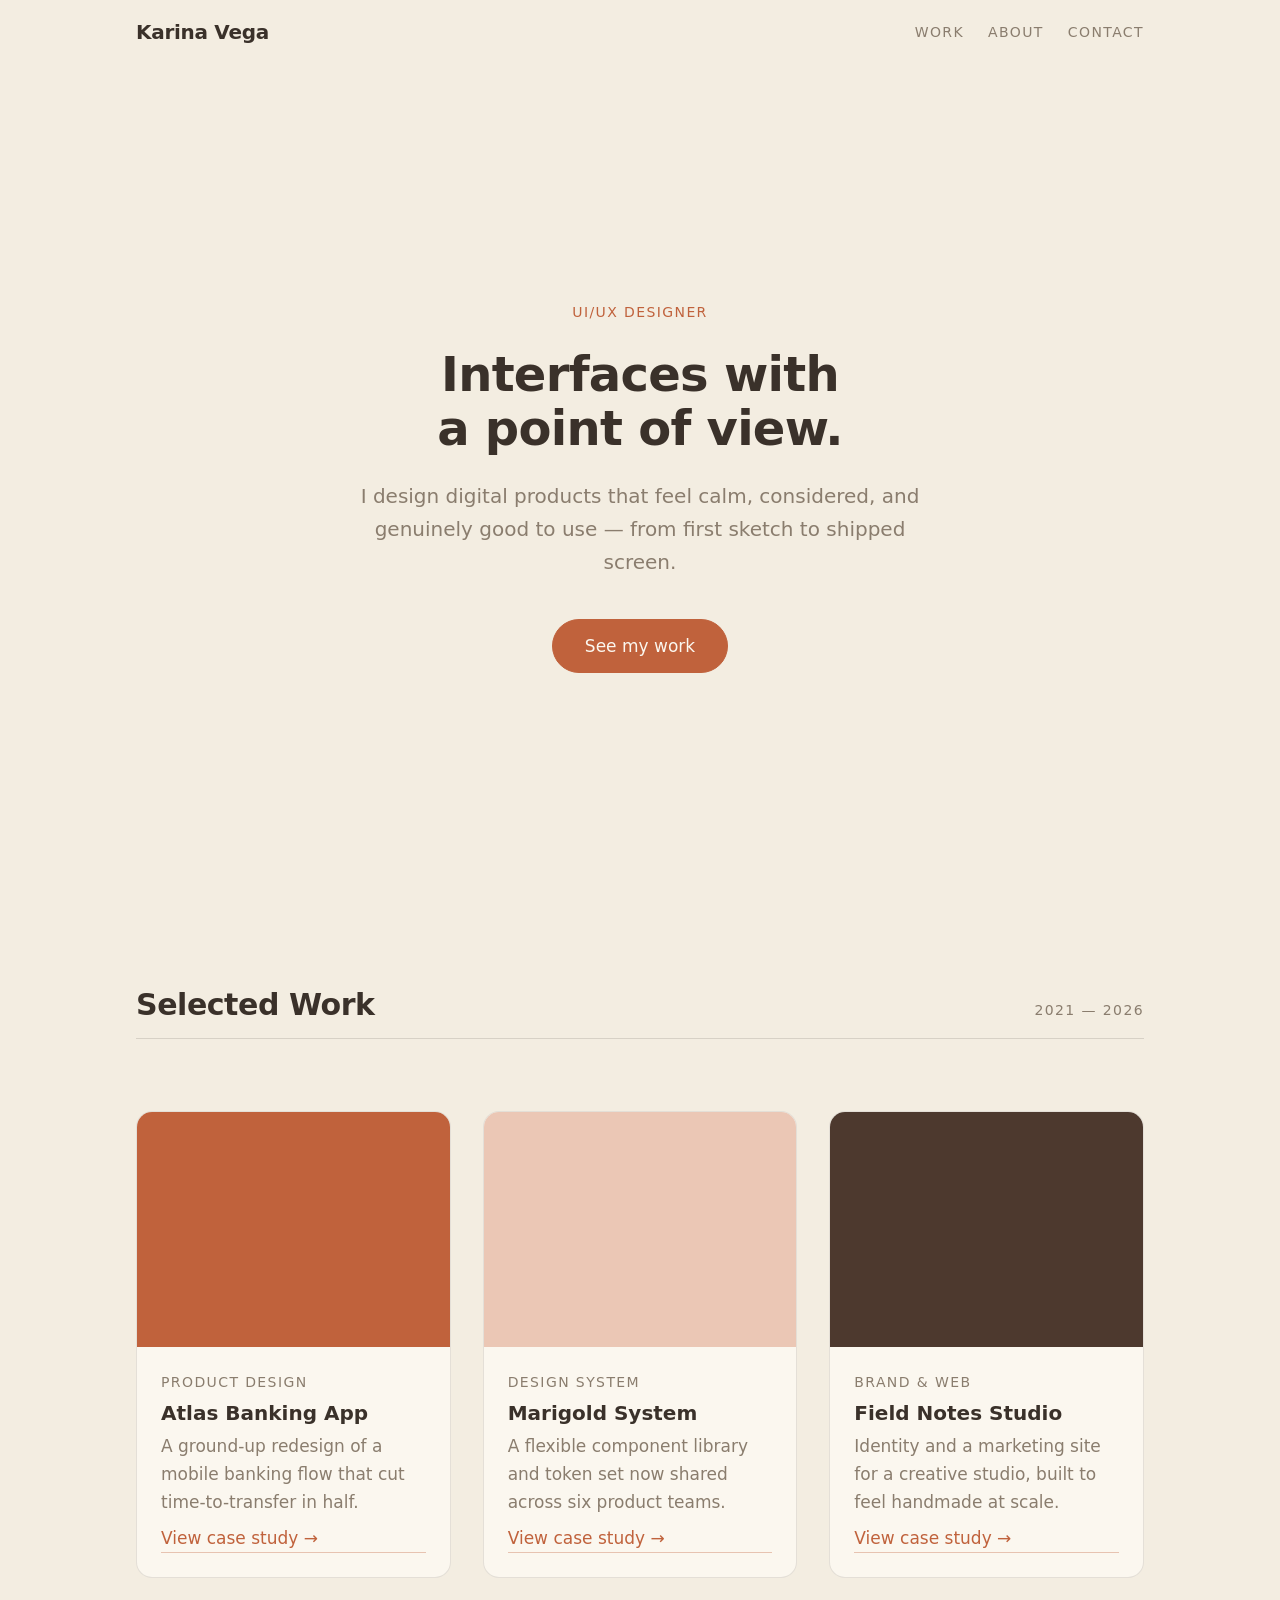
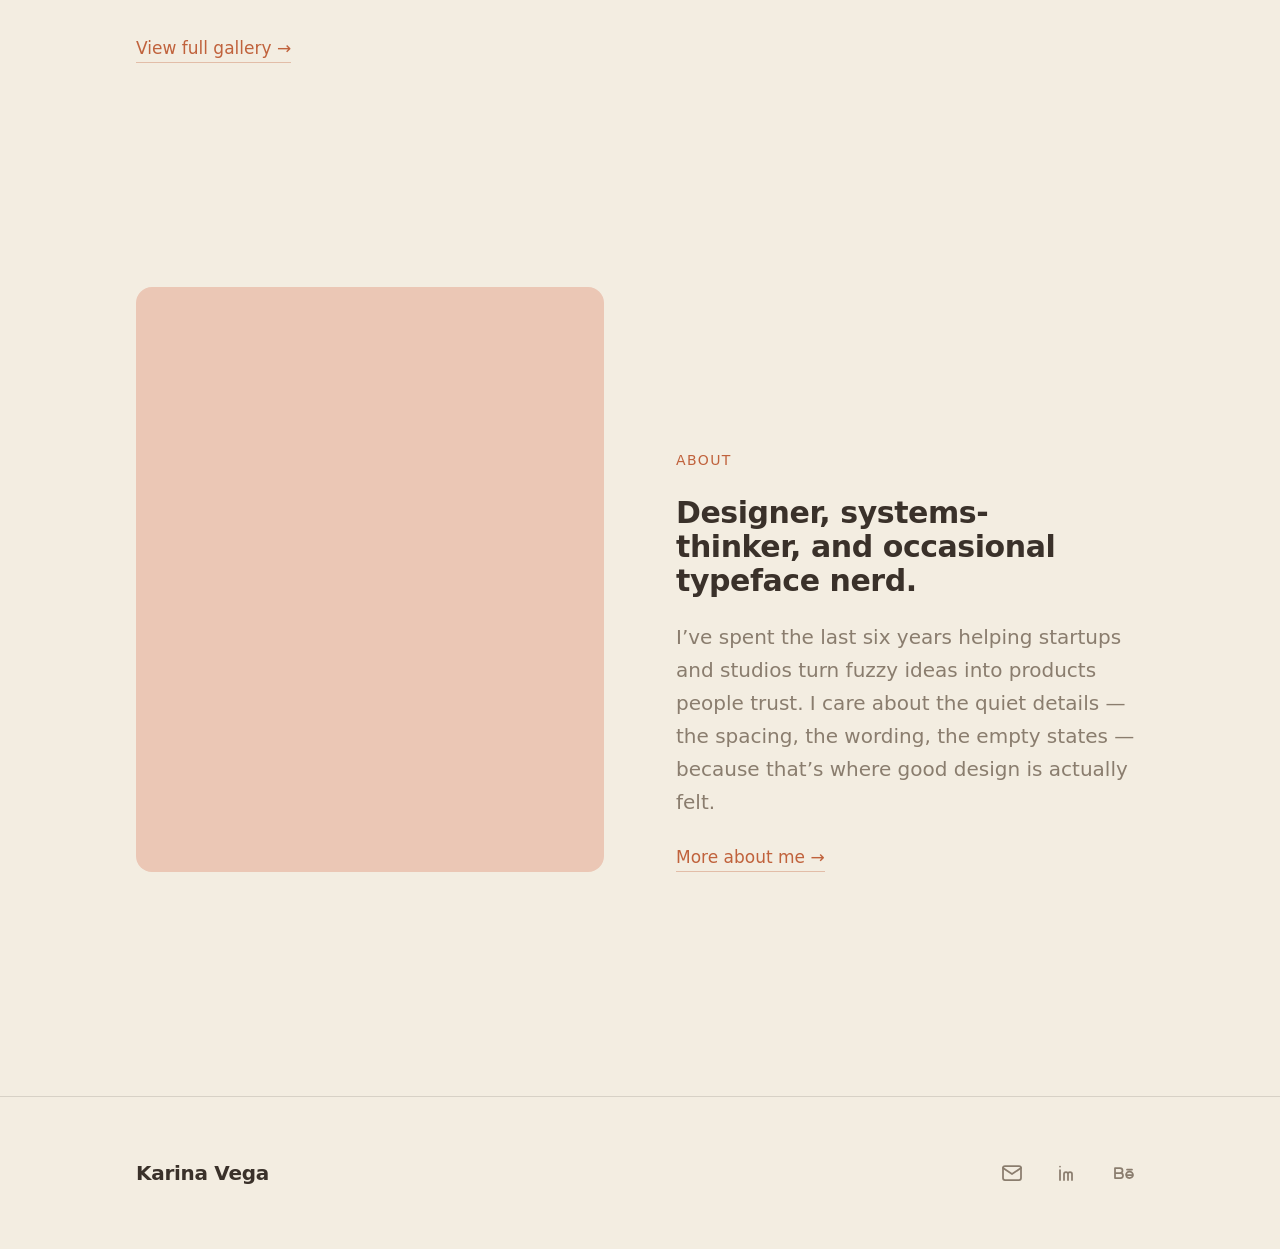
==== index.html @ 2b4b3890 "Initial portfolio site — Warm Minimal direction Hand-built static portfolio for Karina Vega (UI/UX d" ====
<!DOCTYPE html>
<html lang="en">
<head>
  <meta charset="UTF-8" />
  <meta name="viewport" content="width=device-width, initial-scale=1.0" />
  <title>Karina Vega — UI/UX Designer</title>
  <meta name="description" content="Karina Vega is a UI/UX designer crafting calm, considered digital products. Selected work and case studies." />

  <link rel="icon" href="favicon.ico" sizes="any" />
  <link rel="icon" href="favicon.svg" type="image/svg+xml" />
  <link rel="stylesheet" href="assets/css/main.css" />
</head>
<body>
  <header class="nav">
    <div class="nav__inner container">
      <a class="nav__logo" href="index.html">Karina Vega</a>
      <nav class="nav__links" aria-label="Primary">
        <a href="gallery.html">Work</a>
        <a href="about.html">About</a>
        <a href="contact.html">Contact</a>
      </nav>
    </div>
  </header>

  <main id="top">
    <section class="hero">
      <div class="hero__inner container">
        <p class="hero__eyebrow">UI/UX Designer</p>
        <h1 class="hero__title">Interfaces with a point of view.</h1>
        <p class="hero__tagline">
          I design digital products that feel calm, considered, and genuinely
          good to use — from first sketch to shipped screen.
        </p>
        <a class="btn hero__cta" href="#work" data-scroll>See my work</a>
      </div>
    </section>

    <section class="section work" id="work">
      <div class="container">
        <div class="section__header">
          <h2 class="section__title">Selected Work</h2>
          <p class="section__meta">2021 — 2026</p>
        </div>

        <div class="work__grid">
          <article class="card">
            <div class="card__media" role="img" aria-label="Atlas Banking App preview"></div>
            <div class="card__body">
              <span class="card__tag">Product Design</span>
              <h3 class="card__title">Atlas Banking App</h3>
              <p class="card__desc">
                A ground-up redesign of a mobile banking flow that cut
                time-to-transfer in half.
              </p>
              <a class="link" href="case-study-1.html">View case study &rarr;</a>
            </div>
          </article>

          <article class="card">
            <div class="card__media" role="img" aria-label="Marigold Design System preview"></div>
            <div class="card__body">
              <span class="card__tag">Design System</span>
              <h3 class="card__title">Marigold System</h3>
              <p class="card__desc">
                A flexible component library and token set now shared across six
                product teams.
              </p>
              <a class="link" href="case-study-2.html">View case study &rarr;</a>
            </div>
          </article>

          <article class="card">
            <div class="card__media" role="img" aria-label="Field Notes Studio preview"></div>
            <div class="card__body">
              <span class="card__tag">Brand &amp; Web</span>
              <h3 class="card__title">Field Notes Studio</h3>
              <p class="card__desc">
                Identity and a marketing site for a creative studio, built to
                feel handmade at scale.
              </p>
              <a class="link" href="case-study-3.html">View case study &rarr;</a>
            </div>
          </article>
        </div>

        <a class="link work__more" href="gallery.html">View full gallery &rarr;</a>
      </div>
    </section>

    <section class="section teaser" id="about">
      <div class="container">
        <div class="teaser__inner">
          <div class="block block--soft teaser__portrait" role="img" aria-label="Portrait placeholder"></div>
          <div class="teaser__body">
            <p class="eyebrow">About</p>
            <h2 class="teaser__title">Designer, systems-thinker, and occasional typeface nerd.</h2>
            <p class="lead">
              I&rsquo;ve spent the last six years helping startups and studios turn
              fuzzy ideas into products people trust. I care about the quiet
              details — the spacing, the wording, the empty states — because
              that&rsquo;s where good design is actually felt.
            </p>
            <a class="link" href="about.html">More about me &rarr;</a>
          </div>
        </div>
      </div>
    </section>
  </main>

  <footer class="footer" id="contact">
    <div class="footer__inner container">
      <p class="footer__name">Karina Vega</p>
      <div class="footer__links">
        <a href="mailto:hello@karinavega.design" aria-label="Email">
          <svg viewBox="0 0 24 24" fill="none" stroke="currentColor" stroke-width="1.75" stroke-linecap="round" stroke-linejoin="round" aria-hidden="true">
            <rect x="3" y="5" width="18" height="14" rx="2" />
            <path d="m3 7 9 6 9-6" />
          </svg>
        </a>
        <a href="https://www.linkedin.com" aria-label="LinkedIn">
          <svg viewBox="0 0 24 24" fill="none" stroke="currentColor" stroke-width="1.75" stroke-linecap="round" stroke-linejoin="round" aria-hidden="true">
            <path d="M4 9v10M4 5.5v.01M8 19v-6a2 2 0 0 1 2-2 2 2 0 0 1 2 2v6M12 13a2 2 0 0 1 2-2 2 2 0 0 1 2 2v6" />
          </svg>
        </a>
        <a href="https://www.behance.net" aria-label="Behance">
          <svg viewBox="0 0 24 24" fill="none" stroke="currentColor" stroke-width="1.75" stroke-linecap="round" stroke-linejoin="round" aria-hidden="true">
            <path d="M3 7h5a2.5 2.5 0 0 1 0 5H3zM3 12h5.5a2.5 2.5 0 0 1 0 5H3zM15 8.5h5M14 14c0-2 1.6-3.5 3.5-3.5S21 12 21 14zM14 14h7c0 1.7-1.6 3-3.5 3-1.2 0-2.3-.5-3-1.4" />
          </svg>
        </a>
      </div>
    </div>
  </footer>

  <script src="assets/js/main.js"></script>
</body>
</html>
---- assets/css/main.css ----
/* =========================================================
   main.css — Shared structural styles for the portfolio.
   Imports the reset + design tokens, then builds every page
   from those tokens. NO hardcoded colors, fonts, type sizes,
   spacing, radii, or transitions live here.
   ========================================================= */
@import url('reset.css');
@import url('tokens.css');

/* --- Base ------------------------------------------------------------- */
body {
  background-color: var(--color-bg);
  color: var(--color-text-primary);
  font-family: var(--font-body);
  font-size: var(--text-base);
  font-weight: var(--weight-regular);
  line-height: var(--leading-normal);
}

/* --- Layout helpers --------------------------------------------------- */
.container {
  width: 100%;
  max-width: var(--container-max);
  margin-inline: auto;
  padding-inline: var(--space-5);
}

/* --- Navigation ------------------------------------------------------- */
.nav {
  position: sticky;
  top: 0;
  z-index: 10;
  border-bottom: var(--border-width) solid transparent;
  transition: background-color var(--transition-base),
    border-color var(--transition-base), backdrop-filter var(--transition-base);
}

.nav__inner {
  display: flex;
  align-items: center;
  justify-content: space-between;
  gap: var(--space-5);
  padding-block: var(--space-4);
}

.nav__logo {
  font-family: var(--font-display);
  font-size: var(--text-lg);
  font-weight: var(--weight-bold);
  letter-spacing: var(--tracking-tight);
}

.nav__links {
  display: flex;
  align-items: center;
  gap: var(--space-5);
  font-family: var(--font-mono);
  font-size: var(--text-sm);
  letter-spacing: var(--tracking-wide);
  text-transform: uppercase;
}

.nav__links a {
  color: var(--color-text-secondary);
  transition: color var(--transition-base);
}

.nav__links a:hover {
  color: var(--color-accent);
}

/* Scrolled state — toggled by main.js once past the hero. */
.nav.is-scrolled {
  background-color: color-mix(in oklab, var(--color-surface) 80%, transparent);
  border-bottom-color: color-mix(in oklab, var(--color-text-primary) 12%, transparent);
  backdrop-filter: blur(var(--space-3));
}

/* --- Buttons ---------------------------------------------------------- */
.btn {
  display: inline-flex;
  align-items: center;
  gap: var(--space-2);
  padding: var(--space-3) var(--space-6);
  background-color: var(--color-accent);
  color: var(--color-accent-contrast);
  font-family: var(--font-body);
  font-size: var(--text-base);
  font-weight: var(--weight-medium);
  border: var(--border-width-thick) solid var(--color-accent);
  border-radius: var(--radius-pill);
  cursor: pointer;
  transition: transform var(--transition-base),
    background-color var(--transition-base), color var(--transition-base);
}

.btn:hover {
  background-color: transparent;
  color: var(--color-accent);
  transform: translateY(calc(-1 * var(--space-1)));
}

/* --- Hero ------------------------------------------------------------- */
.hero {
  display: flex;
  align-items: center;
  min-height: 90svh;
  padding-block: var(--space-12) var(--space-11);
}

.hero__inner {
  display: flex;
  flex-direction: column;
  align-items: var(--hero-align);
  text-align: var(--hero-align);
  gap: var(--space-5);
}

.hero__eyebrow {
  font-family: var(--font-mono);
  font-size: var(--text-sm);
  letter-spacing: var(--tracking-wide);
  text-transform: uppercase;
  color: var(--color-accent);
}

.hero__title {
  max-width: var(--hero-measure);
  font-family: var(--font-display);
  font-size: var(--text-2xl);
  font-weight: var(--weight-display);
  line-height: var(--leading-tight);
  letter-spacing: var(--tracking-tight);
}

.hero__tagline {
  max-width: 46ch;
  font-size: var(--text-lg);
  color: var(--color-text-secondary);
}

.hero__cta {
  margin-top: var(--space-4);
}

/* --- Section scaffold ------------------------------------------------- */
.section {
  padding-block: var(--space-11);
}

.section__header {
  display: flex;
  align-items: baseline;
  justify-content: space-between;
  gap: var(--space-5);
  margin-bottom: var(--space-9);
  padding-bottom: var(--space-4);
  border-bottom: var(--border-width) solid
    color-mix(in oklab, var(--color-text-primary) 15%, transparent);
}

.section__title {
  font-family: var(--font-display);
  font-size: var(--text-xl);
  font-weight: var(--weight-bold);
  line-height: var(--leading-tight);
  letter-spacing: var(--tracking-tight);
}

.section__meta {
  font-family: var(--font-mono);
  font-size: var(--text-sm);
  letter-spacing: var(--tracking-wide);
  color: var(--color-text-secondary);
}

/* --- Work grid -------------------------------------------------------- */
.work__grid {
  display: grid;
  grid-template-columns: repeat(3, 1fr);
  gap: var(--space-6);
}

.work__more {
  display: inline-flex;
  margin-top: var(--space-8);
}

.card {
  display: flex;
  flex-direction: column;
  background-color: var(--color-surface);
  border: var(--border-width) solid
    color-mix(in oklab, var(--color-text-primary) 12%, transparent);
  border-radius: var(--radius-base);
  overflow: hidden;
  transition: transform var(--transition-base),
    box-shadow var(--transition-base);
}

.card:hover {
  transform: translateY(calc(-1 * var(--space-2)));
  box-shadow: 0 var(--space-5) var(--space-8)
    color-mix(in oklab, var(--color-text-primary) 14%, transparent);
}

.card__media {
  aspect-ratio: 4 / 3;
  width: 100%;
}

/* Placeholder colour blocks — derived entirely from tokens. */
.card:nth-child(1) .card__media {
  background-color: var(--color-accent);
}

.card:nth-child(2) .card__media {
  background-color: color-mix(in oklab, var(--color-accent) 32%, var(--color-surface));
}

.card:nth-child(3) .card__media {
  background-color: color-mix(in oklab, var(--color-text-primary) 85%, var(--color-accent));
}

.card__body {
  display: flex;
  flex-direction: column;
  gap: var(--space-2);
  padding: var(--space-5);
}

.card__tag {
  align-self: flex-start;
  font-family: var(--font-mono);
  font-size: var(--text-sm);
  letter-spacing: var(--tracking-wide);
  text-transform: uppercase;
  color: var(--color-text-secondary);
}

.card__title {
  font-family: var(--font-display);
  font-size: var(--text-lg);
  font-weight: var(--weight-bold);
  line-height: var(--leading-tight);
}

.card__desc {
  font-size: var(--text-base);
  color: var(--color-text-secondary);
}

/* --- Footer ----------------------------------------------------------- */
.footer {
  margin-top: var(--space-11);
  border-top: var(--border-width) solid
    color-mix(in oklab, var(--color-text-primary) 15%, transparent);
}

.footer__inner {
  display: flex;
  align-items: center;
  justify-content: space-between;
  gap: var(--space-5);
  padding-block: var(--space-8);
}

.footer__name {
  font-family: var(--font-display);
  font-size: var(--text-lg);
  font-weight: var(--weight-bold);
  letter-spacing: var(--tracking-tight);
}

.footer__links {
  display: flex;
  gap: var(--space-4);
}

.footer__links a {
  display: inline-flex;
  padding: var(--space-2);
  border-radius: var(--radius-pill);
  color: var(--color-text-secondary);
  transition: color var(--transition-base),
    background-color var(--transition-base);
}

.footer__links a:hover {
  color: var(--color-accent);
  background-color: color-mix(in oklab, var(--color-accent) 12%, transparent);
}

.footer__links svg {
  width: var(--space-5);
  height: var(--space-5);
}

/* --- Responsive ------------------------------------------------------- */
@media (max-width: 52rem) {
  .work__grid {
    grid-template-columns: 1fr;
  }

  .nav__links {
    gap: var(--space-4);
  }

  .section__header {
    flex-direction: column;
    align-items: flex-start;
    gap: var(--space-2);
  }
}

/* =========================================================
   Shared editorial primitives (used across inner pages)
   ========================================================= */

.eyebrow {
  font-family: var(--font-mono);
  font-size: var(--text-sm);
  letter-spacing: var(--tracking-wide);
  text-transform: uppercase;
  color: var(--color-accent);
}

.lead {
  max-width: 48ch;
  font-size: var(--text-lg);
  color: var(--color-text-secondary);
}

/* Comfortable reading column for body copy. */
.prose {
  max-width: 62ch;
}

.prose > p + p {
  margin-top: var(--space-5);
}

.prose strong {
  color: var(--color-text-primary);
  font-weight: var(--weight-bold);
}

/* Inline accent link with an animated underline. */
.link {
  display: inline-flex;
  align-items: center;
  gap: var(--space-2);
  color: var(--color-accent);
  font-weight: var(--weight-medium);
  border-bottom: var(--border-width-thick) solid
    color-mix(in oklab, var(--color-accent) 35%, transparent);
  transition: border-color var(--transition-base), gap var(--transition-base);
}

.link:hover {
  border-bottom-color: var(--color-accent);
  gap: var(--space-3);
}

/* Page top spacing for hero-less inner pages (clears sticky nav). */
.page {
  padding-block: var(--space-11) var(--space-9);
}

.page__header {
  display: flex;
  flex-direction: column;
  gap: var(--space-4);
  max-width: var(--hero-measure);
  margin-bottom: var(--space-10);
}

.page__title {
  font-family: var(--font-display);
  font-size: var(--text-2xl);
  font-weight: var(--weight-display);
  line-height: var(--leading-tight);
  letter-spacing: var(--tracking-tight);
}

/* Generic vertical rhythm stack. */
.stack {
  display: flex;
  flex-direction: column;
  gap: var(--space-5);
}

/* Color-block placeholders — all three tones derived from tokens. */
.block {
  width: 100%;
  border-radius: var(--radius-base);
}

.block--accent {
  background-color: var(--color-accent);
}

.block--soft {
  background-color: color-mix(in oklab, var(--color-accent) 32%, var(--color-surface));
}

.block--ink {
  background-color: color-mix(in oklab, var(--color-text-primary) 85%, var(--color-accent));
}

/* =========================================================
   index.html — about teaser
   ========================================================= */

.teaser__inner {
  display: grid;
  grid-template-columns: 1fr 1fr;
  gap: var(--space-9);
  align-items: end;
}

.teaser__body {
  display: flex;
  flex-direction: column;
  gap: var(--space-5);
  align-items: flex-start;
}

.teaser__title {
  font-family: var(--font-display);
  font-size: var(--text-xl);
  font-weight: var(--weight-bold);
  line-height: var(--leading-tight);
  letter-spacing: var(--tracking-tight);
}

.teaser__portrait {
  aspect-ratio: 4 / 5;
}

/* =========================================================
   about.html
   ========================================================= */

.about__grid {
  display: grid;
  grid-template-columns: 1fr 1fr;
  gap: var(--space-9);
  align-items: start;
}

.about__portrait {
  position: sticky;
  top: var(--space-12);
  aspect-ratio: 3 / 4;
}

.subsection {
  margin-top: var(--space-10);
}

.subsection__title {
  font-family: var(--font-mono);
  font-size: var(--text-sm);
  letter-spacing: var(--tracking-wide);
  text-transform: uppercase;
  color: var(--color-text-secondary);
  padding-bottom: var(--space-3);
  margin-bottom: var(--space-5);
  border-bottom: var(--border-width) solid
    color-mix(in oklab, var(--color-text-primary) 15%, transparent);
}

.tag-list {
  display: flex;
  flex-wrap: wrap;
  gap: var(--space-3);
}

.tag {
  padding: var(--space-2) var(--space-4);
  font-family: var(--font-mono);
  font-size: var(--text-sm);
  color: var(--color-text-primary);
  background-color: var(--color-surface);
  border: var(--border-width) solid
    color-mix(in oklab, var(--color-text-primary) 14%, transparent);
  border-radius: var(--radius-pill);
}

.fact-list {
  display: flex;
  flex-direction: column;
  gap: var(--space-4);
}

.fact {
  display: grid;
  grid-template-columns: 10rem 1fr;
  gap: var(--space-5);
  padding-bottom: var(--space-4);
  border-bottom: var(--border-width) solid
    color-mix(in oklab, var(--color-text-primary) 10%, transparent);
}

.fact dt {
  font-family: var(--font-mono);
  font-size: var(--text-sm);
  letter-spacing: var(--tracking-wide);
  text-transform: uppercase;
  color: var(--color-text-secondary);
}

.fact dd {
  color: var(--color-text-primary);
}

/* =========================================================
   contact.html
   ========================================================= */

.contact__email {
  display: inline-block;
  font-family: var(--font-display);
  font-size: var(--text-xl);
  font-weight: var(--weight-bold);
  letter-spacing: var(--tracking-tight);
  color: var(--color-accent);
  border-bottom: var(--border-width-thick) solid
    color-mix(in oklab, var(--color-accent) 30%, transparent);
  transition: border-color var(--transition-base);
}

.contact__email:hover {
  border-bottom-color: var(--color-accent);
}

.social-list {
  display: flex;
  flex-direction: column;
  gap: var(--space-2);
  margin-top: var(--space-8);
}

.social-list a {
  display: flex;
  align-items: baseline;
  justify-content: space-between;
  gap: var(--space-5);
  max-width: 32rem;
  padding-block: var(--space-4);
  border-top: var(--border-width) solid
    color-mix(in oklab, var(--color-text-primary) 14%, transparent);
  color: var(--color-text-primary);
  transition: color var(--transition-base), padding-left var(--transition-base);
}

.social-list a:last-child {
  border-bottom: var(--border-width) solid
    color-mix(in oklab, var(--color-text-primary) 14%, transparent);
}

.social-list a:hover {
  color: var(--color-accent);
  padding-left: var(--space-3);
}

.social-list span:last-child {
  font-family: var(--font-mono);
  font-size: var(--text-sm);
  color: var(--color-text-secondary);
}

/* =========================================================
   gallery.html
   ========================================================= */

.gallery {
  display: grid;
  grid-template-columns: 1fr 1fr;
  gap: var(--space-8) var(--space-7);
}

.gallery__item {
  display: flex;
  flex-direction: column;
  gap: var(--space-4);
  color: var(--color-text-primary);
}

.gallery__item--wide {
  grid-column: 1 / -1;
}

.gallery__media {
  aspect-ratio: 4 / 3;
  border-radius: var(--radius-base);
  transition: transform var(--transition-base);
}

.gallery__item--wide .gallery__media {
  aspect-ratio: 16 / 9;
}

a.gallery__item {
  transition: color var(--transition-base);
}

a.gallery__item:hover {
  color: var(--color-accent);
}

a.gallery__item:hover .gallery__media {
  transform: translateY(calc(-1 * var(--space-2)));
}

.gallery__caption {
  display: flex;
  align-items: baseline;
  justify-content: space-between;
  gap: var(--space-4);
}

.gallery__title {
  font-family: var(--font-display);
  font-size: var(--text-lg);
  font-weight: var(--weight-bold);
  line-height: var(--leading-tight);
  letter-spacing: var(--tracking-tight);
}

.gallery__tag {
  flex-shrink: 0;
  font-family: var(--font-mono);
  font-size: var(--text-sm);
  letter-spacing: var(--tracking-wide);
  text-transform: uppercase;
  color: var(--color-text-secondary);
}

/* =========================================================
   case-study pages
   ========================================================= */

.cs-hero {
  padding-block: var(--space-11) var(--space-9);
}

.cs-hero__inner {
  display: flex;
  flex-direction: column;
  gap: var(--space-5);
  align-items: flex-start;
}

.cs-hero__title {
  max-width: 18ch;
  font-family: var(--font-display);
  font-size: var(--text-2xl);
  font-weight: var(--weight-display);
  line-height: var(--leading-tight);
  letter-spacing: var(--tracking-tight);
}

.cs-meta {
  display: grid;
  grid-template-columns: repeat(3, auto);
  gap: var(--space-8);
  margin-top: var(--space-6);
  padding-top: var(--space-6);
  border-top: var(--border-width) solid
    color-mix(in oklab, var(--color-text-primary) 15%, transparent);
}

.cs-meta dt {
  font-family: var(--font-mono);
  font-size: var(--text-sm);
  letter-spacing: var(--tracking-wide);
  text-transform: uppercase;
  color: var(--color-text-secondary);
  margin-bottom: var(--space-2);
}

.cs-meta dd {
  font-size: var(--text-base);
  color: var(--color-text-primary);
}

.cs-section {
  padding-block: var(--space-9);
}

.cs-section__head {
  display: flex;
  flex-direction: column;
  gap: var(--space-3);
  margin-bottom: var(--space-7);
}

.cs-section__title {
  font-family: var(--font-display);
  font-size: var(--text-xl);
  font-weight: var(--weight-bold);
  line-height: var(--leading-tight);
  letter-spacing: var(--tracking-tight);
}

.media {
  margin-block: var(--space-8);
}

.media__frame {
  aspect-ratio: 16 / 9;
}

.media__frame--tall {
  aspect-ratio: 4 / 5;
}

.media__caption {
  margin-top: var(--space-3);
  font-family: var(--font-mono);
  font-size: var(--text-sm);
  color: var(--color-text-secondary);
}

.media-pair {
  display: grid;
  grid-template-columns: 1fr 1fr;
  gap: var(--space-5);
  margin-block: var(--space-8);
}

.media-pair .media__frame {
  aspect-ratio: 1 / 1;
}

.pull-quote {
  max-width: 28ch;
  margin-block: var(--space-9);
  padding-left: var(--space-6);
  border-left: var(--border-width-thick) solid var(--color-accent);
  font-family: var(--font-display);
  font-size: var(--text-xl);
  font-weight: var(--weight-medium);
  line-height: var(--leading-tight);
  letter-spacing: var(--tracking-tight);
  color: var(--color-text-primary);
}

/* Prev / Next case-study navigation. */
.cs-nav {
  display: grid;
  grid-template-columns: 1fr 1fr;
  gap: var(--space-5);
  margin-top: var(--space-11);
  padding-top: var(--space-8);
  border-top: var(--border-width) solid
    color-mix(in oklab, var(--color-text-primary) 15%, transparent);
}

.cs-nav a {
  display: flex;
  flex-direction: column;
  gap: var(--space-2);
  color: var(--color-text-primary);
  transition: color var(--transition-base);
}

.cs-nav a:hover {
  color: var(--color-accent);
}

.cs-nav__dir {
  font-family: var(--font-mono);
  font-size: var(--text-sm);
  letter-spacing: var(--tracking-wide);
  text-transform: uppercase;
  color: var(--color-text-secondary);
}

.cs-nav__title {
  font-family: var(--font-display);
  font-size: var(--text-lg);
  font-weight: var(--weight-bold);
}

.cs-nav__next {
  text-align: right;
}

/* =========================================================
   404.html
   ========================================================= */

.error {
  display: flex;
  flex-direction: column;
  align-items: flex-start;
  gap: var(--space-5);
  min-height: 70svh;
  justify-content: center;
}

.error__code {
  font-family: var(--font-mono);
  font-size: var(--text-sm);
  letter-spacing: var(--tracking-wide);
  text-transform: uppercase;
  color: var(--color-accent);
}

.error__title {
  font-family: var(--font-display);
  font-size: var(--text-2xl);
  font-weight: var(--weight-display);
  line-height: var(--leading-tight);
  letter-spacing: var(--tracking-tight);
}

/* =========================================================
   Responsive — inner pages
   ========================================================= */

@media (max-width: 52rem) {
  .teaser__inner,
  .about__grid,
  .gallery {
    grid-template-columns: 1fr;
    gap: var(--space-7);
  }

  .about__portrait {
    position: static;
  }

  .cs-meta {
    grid-template-columns: 1fr;
    gap: var(--space-5);
  }

  .media-pair {
    grid-template-columns: 1fr;
  }

  .fact {
    grid-template-columns: 1fr;
    gap: var(--space-1);
  }
}
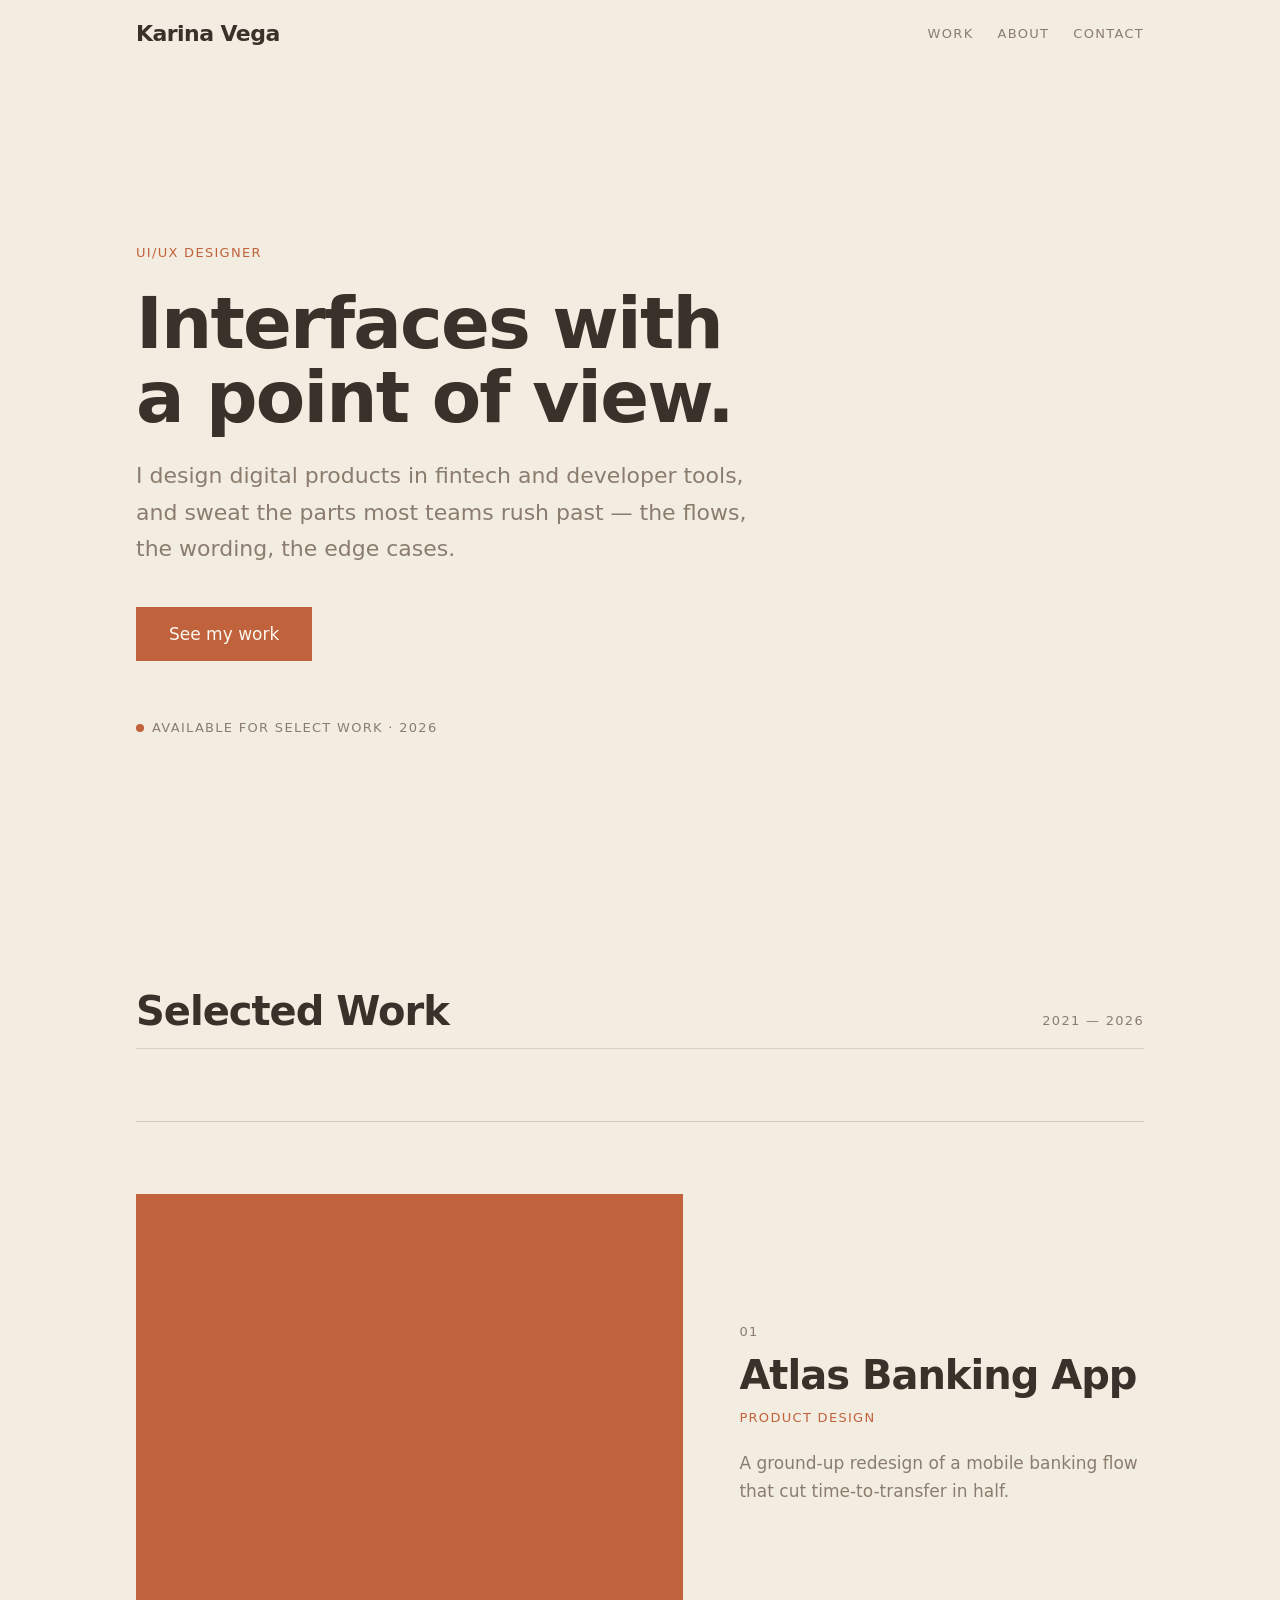
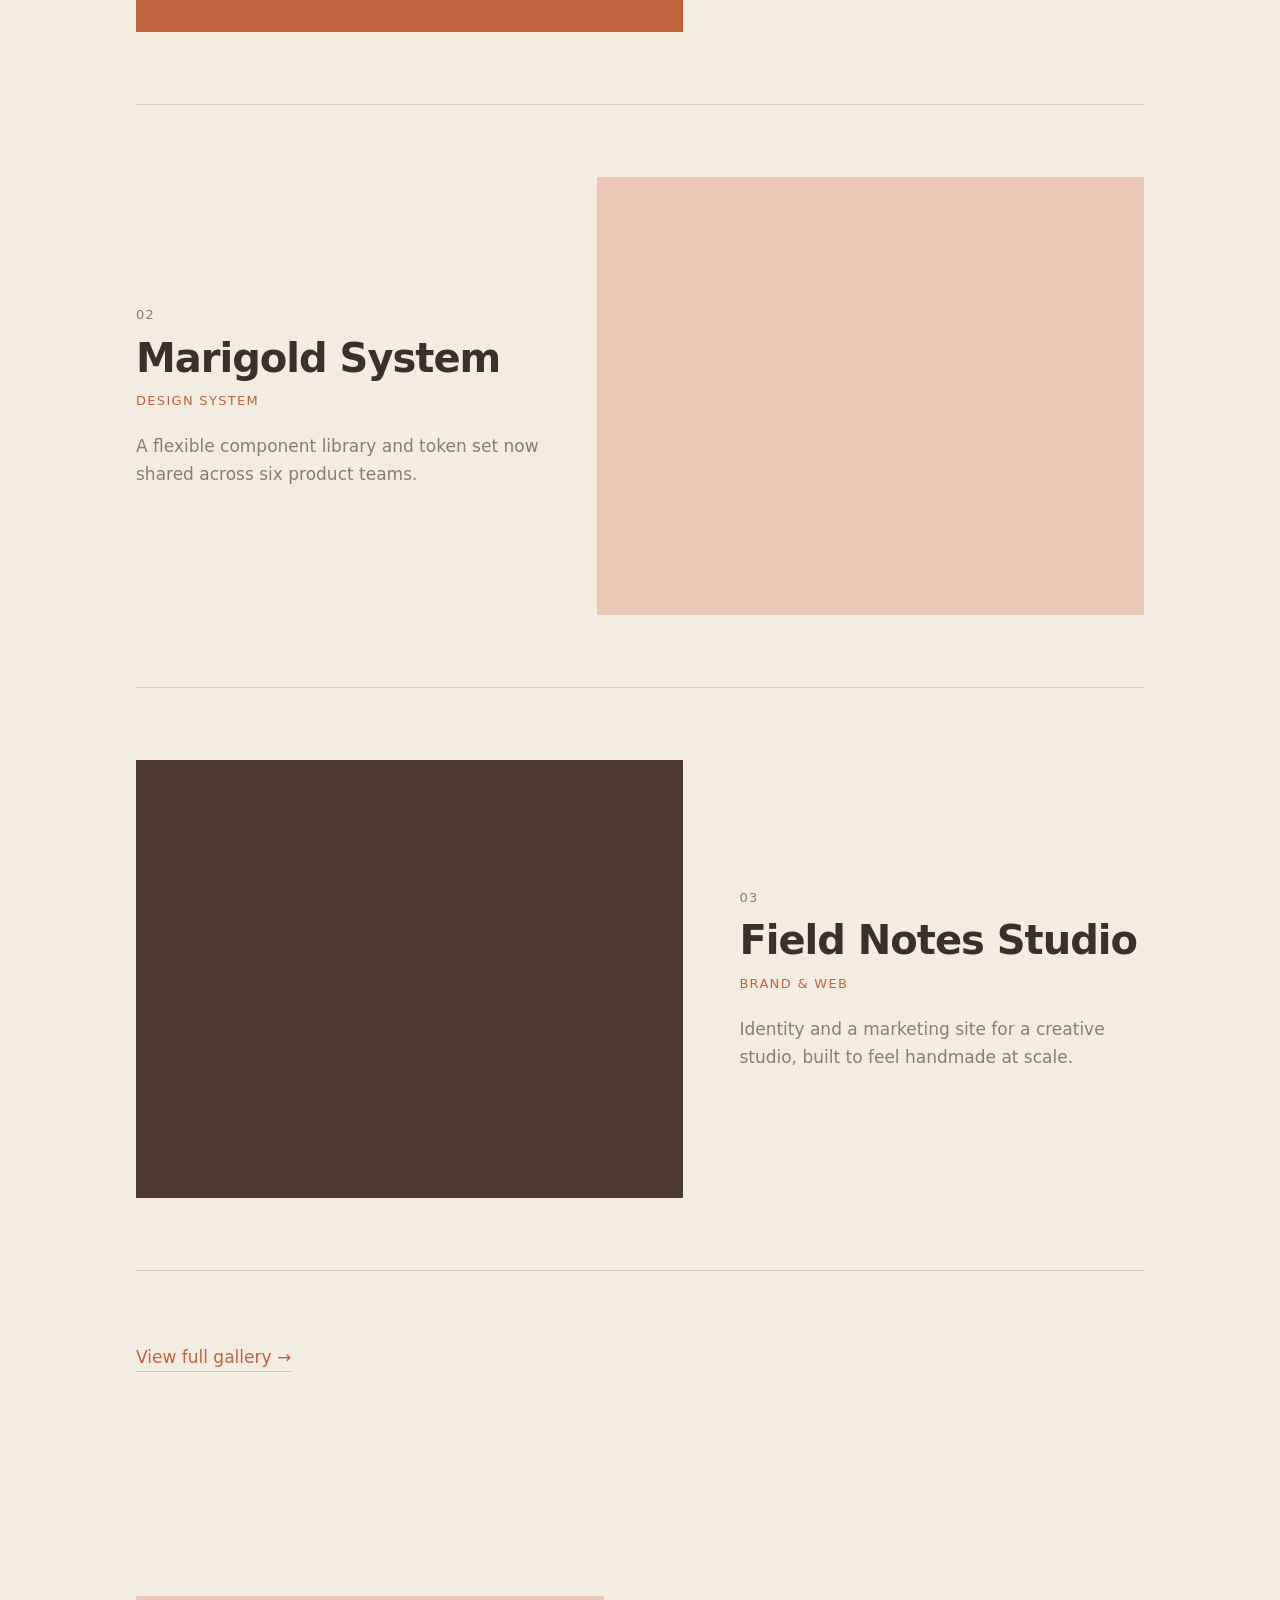
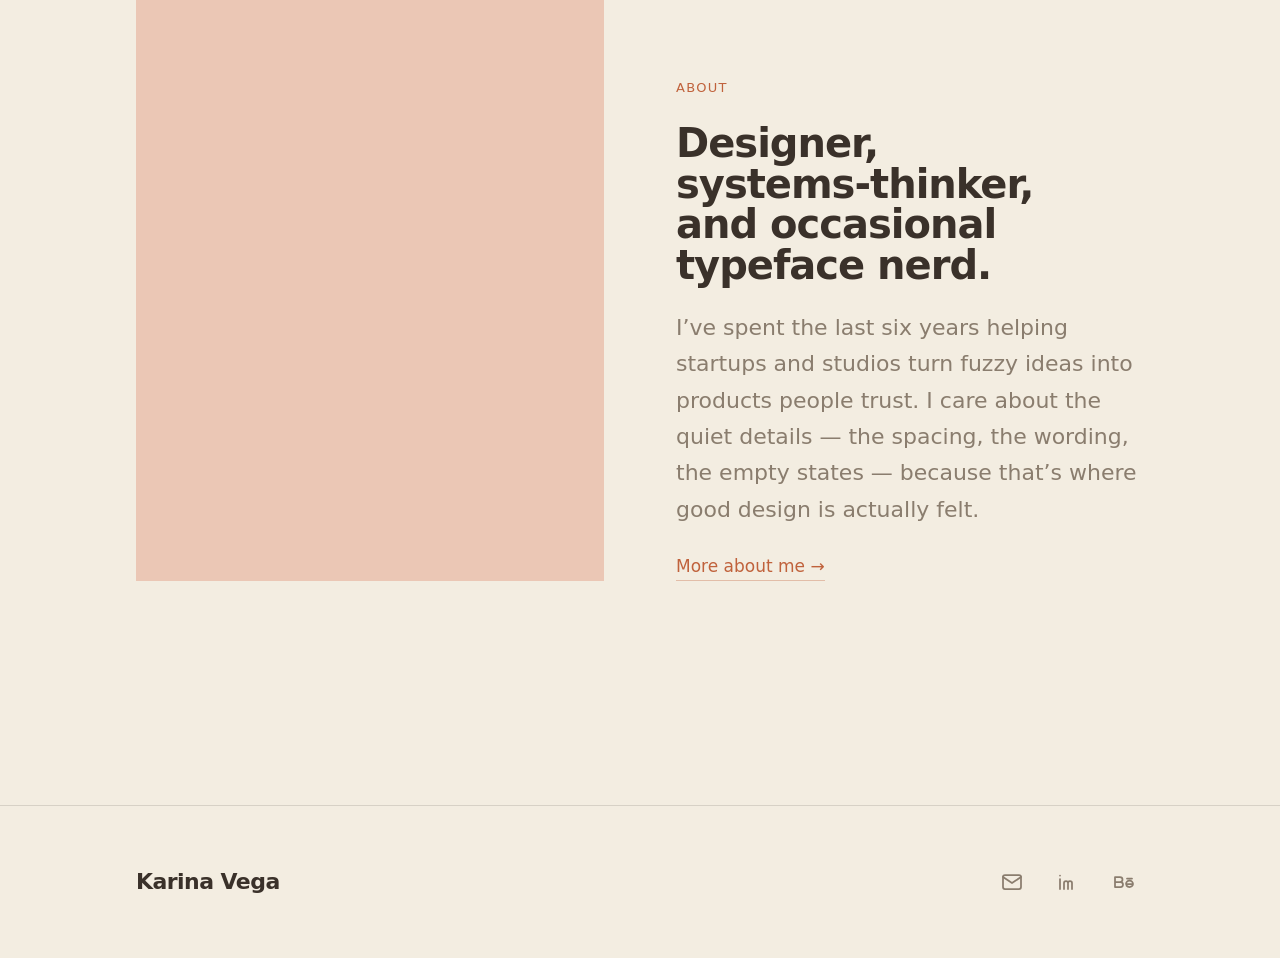
==== commit bfec7592: "Redesign: editorial redirect to reduce generic "AI template" feel - Left-aligned, asymmetric hero (s" ====
--- a/index.html
+++ b/index.html
@@ -28,10 +28,11 @@
         <p class="hero__eyebrow">UI/UX Designer</p>
         <h1 class="hero__title">Interfaces with a point of view.</h1>
         <p class="hero__tagline">
-          I design digital products that feel calm, considered, and genuinely
-          good to use — from first sketch to shipped screen.
+          I design digital products in fintech and developer tools, and sweat the
+          parts most teams rush past — the flows, the wording, the edge cases.
         </p>
         <a class="btn hero__cta" href="#work" data-scroll>See my work</a>
+        <p class="status hero__status"><span class="status__dot" aria-hidden="true"></span>Available for select work &middot; 2026</p>
       </div>
     </section>
 
@@ -42,45 +43,45 @@
           <p class="section__meta">2021 — 2026</p>
         </div>
 
-        <div class="work__grid">
-          <article class="card">
-            <div class="card__media" role="img" aria-label="Atlas Banking App preview"></div>
-            <div class="card__body">
-              <span class="card__tag">Product Design</span>
-              <h3 class="card__title">Atlas Banking App</h3>
-              <p class="card__desc">
+        <div class="work-list">
+          <a class="work-row" href="case-study-1.html">
+            <div class="block block--accent work-row__media" role="img" aria-label="Atlas Banking App preview"></div>
+            <div class="work-row__content">
+              <span class="work-row__index">01</span>
+              <h3 class="work-row__title">Atlas Banking App</h3>
+              <span class="work-row__tag">Product Design</span>
+              <p class="work-row__desc">
                 A ground-up redesign of a mobile banking flow that cut
                 time-to-transfer in half.
               </p>
-              <a class="link" href="case-study-1.html">View case study &rarr;</a>
             </div>
-          </article>
+          </a>
 
-          <article class="card">
-            <div class="card__media" role="img" aria-label="Marigold Design System preview"></div>
-            <div class="card__body">
-              <span class="card__tag">Design System</span>
-              <h3 class="card__title">Marigold System</h3>
-              <p class="card__desc">
+          <a class="work-row" href="case-study-2.html">
+            <div class="block block--soft work-row__media" role="img" aria-label="Marigold System preview"></div>
+            <div class="work-row__content">
+              <span class="work-row__index">02</span>
+              <h3 class="work-row__title">Marigold System</h3>
+              <span class="work-row__tag">Design System</span>
+              <p class="work-row__desc">
                 A flexible component library and token set now shared across six
                 product teams.
               </p>
-              <a class="link" href="case-study-2.html">View case study &rarr;</a>
             </div>
-          </article>
+          </a>
 
-          <article class="card">
-            <div class="card__media" role="img" aria-label="Field Notes Studio preview"></div>
-            <div class="card__body">
-              <span class="card__tag">Brand &amp; Web</span>
-              <h3 class="card__title">Field Notes Studio</h3>
-              <p class="card__desc">
+          <a class="work-row" href="case-study-3.html">
+            <div class="block block--ink work-row__media" role="img" aria-label="Field Notes Studio preview"></div>
+            <div class="work-row__content">
+              <span class="work-row__index">03</span>
+              <h3 class="work-row__title">Field Notes Studio</h3>
+              <span class="work-row__tag">Brand &amp; Web</span>
+              <p class="work-row__desc">
                 Identity and a marketing site for a creative studio, built to
                 feel handmade at scale.
               </p>
-              <a class="link" href="case-study-3.html">View case study &rarr;</a>
             </div>
-          </article>
+          </a>
         </div>
 
         <a class="link work__more" href="gallery.html">View full gallery &rarr;</a>
--- a/assets/css/main.css
+++ b/assets/css/main.css
@@ -88,16 +88,14 @@
   font-size: var(--text-base);
   font-weight: var(--weight-medium);
   border: var(--border-width-thick) solid var(--color-accent);
-  border-radius: var(--radius-pill);
+  border-radius: var(--radius-base);
   cursor: pointer;
-  transition: transform var(--transition-base),
-    background-color var(--transition-base), color var(--transition-base);
+  transition: background-color var(--transition-base), color var(--transition-base);
 }
 
 .btn:hover {
   background-color: transparent;
   color: var(--color-accent);
-  transform: translateY(calc(-1 * var(--space-1)));
 }
 
 /* --- Hero ------------------------------------------------------------- */
@@ -141,6 +139,29 @@
 
 .hero__cta {
   margin-top: var(--space-4);
+}
+
+/* "Available for work" — a small, human status signal. */
+.status {
+  display: inline-flex;
+  align-items: center;
+  gap: var(--space-2);
+  font-family: var(--font-mono);
+  font-size: var(--text-sm);
+  letter-spacing: var(--tracking-wide);
+  text-transform: uppercase;
+  color: var(--color-text-secondary);
+}
+
+.status__dot {
+  width: var(--space-2);
+  height: var(--space-2);
+  border-radius: var(--radius-pill);
+  background-color: var(--color-accent);
+}
+
+.hero__status {
+  margin-top: var(--space-6);
 }
 
 /* --- Section scaffold ------------------------------------------------- */
@@ -175,78 +196,89 @@
 }
 
 /* --- Work grid -------------------------------------------------------- */
-.work__grid {
-  display: grid;
-  grid-template-columns: repeat(3, 1fr);
-  gap: var(--space-6);
-}
-
 .work__more {
   display: inline-flex;
-  margin-top: var(--space-8);
-}
-
-.card {
-  display: flex;
-  flex-direction: column;
-  background-color: var(--color-surface);
-  border: var(--border-width) solid
-    color-mix(in oklab, var(--color-text-primary) 12%, transparent);
-  border-radius: var(--radius-base);
-  overflow: hidden;
-  transition: transform var(--transition-base),
-    box-shadow var(--transition-base);
-}
-
-.card:hover {
-  transform: translateY(calc(-1 * var(--space-2)));
-  box-shadow: 0 var(--space-5) var(--space-8)
-    color-mix(in oklab, var(--color-text-primary) 14%, transparent);
-}
-
-.card__media {
-  aspect-ratio: 4 / 3;
-  width: 100%;
-}
-
-/* Placeholder colour blocks — derived entirely from tokens. */
-.card:nth-child(1) .card__media {
-  background-color: var(--color-accent);
-}
-
-.card:nth-child(2) .card__media {
-  background-color: color-mix(in oklab, var(--color-accent) 32%, var(--color-surface));
-}
-
-.card:nth-child(3) .card__media {
-  background-color: color-mix(in oklab, var(--color-text-primary) 85%, var(--color-accent));
-}
-
-.card__body {
-  display: flex;
-  flex-direction: column;
-  gap: var(--space-2);
-  padding: var(--space-5);
-}
-
-.card__tag {
-  align-self: flex-start;
-  font-family: var(--font-mono);
-  font-size: var(--text-sm);
-  letter-spacing: var(--tracking-wide);
-  text-transform: uppercase;
-  color: var(--color-text-secondary);
-}
-
-.card__title {
-  font-family: var(--font-display);
-  font-size: var(--text-lg);
-  font-weight: var(--weight-bold);
-  line-height: var(--leading-tight);
-}
-
-.card__desc {
-  font-size: var(--text-base);
+  margin-top: var(--space-9);
+}
+
+/* Selected work — an editorial index, media alternating left/right. */
+.work-list {
+  display: flex;
+  flex-direction: column;
+}
+
+.work-row {
+  display: grid;
+  grid-template-columns: 1.15fr 0.85fr;
+  gap: var(--space-8);
+  align-items: center;
+  padding-block: var(--space-9);
+  border-top: var(--border-width) solid
+    color-mix(in oklab, var(--color-text-primary) 18%, transparent);
+  color: var(--color-text-primary);
+}
+
+.work-row:last-of-type {
+  border-bottom: var(--border-width) solid
+    color-mix(in oklab, var(--color-text-primary) 18%, transparent);
+}
+
+/* Flip the column proportions and media side on alternating rows. */
+.work-row:nth-child(even) {
+  grid-template-columns: 0.85fr 1.15fr;
+}
+
+.work-row:nth-child(even) .work-row__media {
+  order: 2;
+}
+
+.work-row__media {
+  aspect-ratio: 5 / 4;
+  transition: opacity var(--transition-base);
+}
+
+.work-row:hover .work-row__media {
+  opacity: 0.9;
+}
+
+.work-row__content {
+  display: flex;
+  flex-direction: column;
+  align-items: flex-start;
+  gap: var(--space-3);
+}
+
+.work-row__index {
+  font-family: var(--font-mono);
+  font-size: var(--text-sm);
+  letter-spacing: var(--tracking-wide);
+  color: var(--color-text-secondary);
+}
+
+.work-row__title {
+  font-family: var(--font-display);
+  font-size: var(--text-xl);
+  font-weight: var(--weight-bold);
+  line-height: var(--leading-tight);
+  letter-spacing: var(--tracking-tight);
+  transition: color var(--transition-base);
+}
+
+.work-row:hover .work-row__title {
+  color: var(--color-accent);
+}
+
+.work-row__tag {
+  font-family: var(--font-mono);
+  font-size: var(--text-sm);
+  letter-spacing: var(--tracking-wide);
+  text-transform: uppercase;
+  color: var(--color-accent);
+}
+
+.work-row__desc {
+  max-width: 38ch;
+  margin-top: var(--space-2);
   color: var(--color-text-secondary);
 }
 
@@ -280,7 +312,7 @@
 .footer__links a {
   display: inline-flex;
   padding: var(--space-2);
-  border-radius: var(--radius-pill);
+  border-radius: var(--radius-base);
   color: var(--color-text-secondary);
   transition: color var(--transition-base),
     background-color var(--transition-base);
@@ -298,8 +330,15 @@
 
 /* --- Responsive ------------------------------------------------------- */
 @media (max-width: 52rem) {
-  .work__grid {
+  .work-row,
+  .work-row:nth-child(even) {
     grid-template-columns: 1fr;
+    gap: var(--space-5);
+  }
+
+  .work-row__media,
+  .work-row:nth-child(even) .work-row__media {
+    order: -1;
   }
 
   .nav__links {
@@ -485,7 +524,7 @@
   background-color: var(--color-surface);
   border: var(--border-width) solid
     color-mix(in oklab, var(--color-text-primary) 14%, transparent);
-  border-radius: var(--radius-pill);
+  border-radius: var(--radius-base);
 }
 
 .fact-list {
@@ -595,7 +634,7 @@
 .gallery__media {
   aspect-ratio: 4 / 3;
   border-radius: var(--radius-base);
-  transition: transform var(--transition-base);
+  transition: opacity var(--transition-base);
 }
 
 .gallery__item--wide .gallery__media {
@@ -611,7 +650,7 @@
 }
 
 a.gallery__item:hover .gallery__media {
-  transform: translateY(calc(-1 * var(--space-2)));
+  opacity: 0.9;
 }
 
 .gallery__caption {
@@ -736,16 +775,15 @@
 }
 
 .pull-quote {
-  max-width: 28ch;
-  margin-block: var(--space-9);
-  padding-left: var(--space-6);
-  border-left: var(--border-width-thick) solid var(--color-accent);
-  font-family: var(--font-display);
-  font-size: var(--text-xl);
-  font-weight: var(--weight-medium);
-  line-height: var(--leading-tight);
-  letter-spacing: var(--tracking-tight);
-  color: var(--color-text-primary);
+  max-width: 20ch;
+  margin-block: var(--space-11);
+  font-family: var(--font-display);
+  font-size: var(--text-2xl);
+  font-weight: var(--weight-bold);
+  line-height: var(--leading-tight);
+  letter-spacing: var(--tracking-tight);
+  color: var(--color-text-primary);
+  text-indent: -0.04em;
 }
 
 /* Prev / Next case-study navigation. */
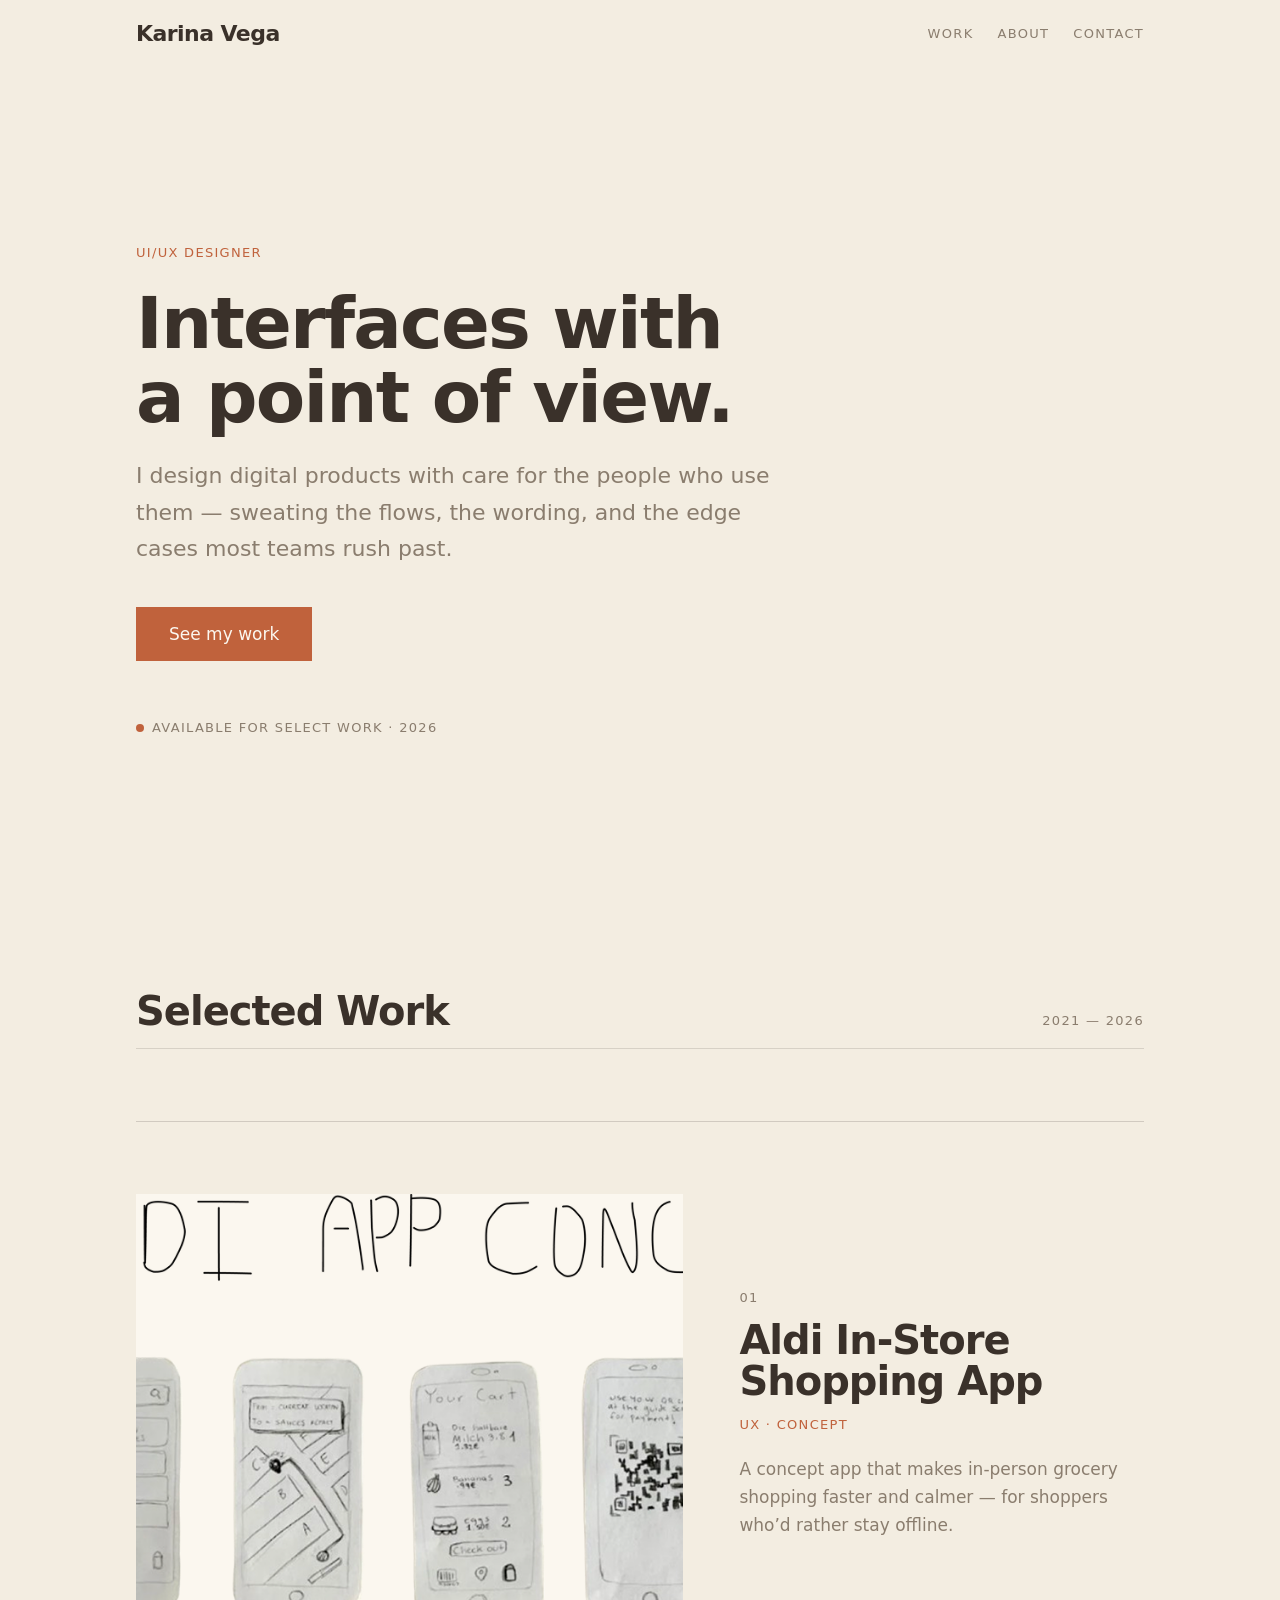
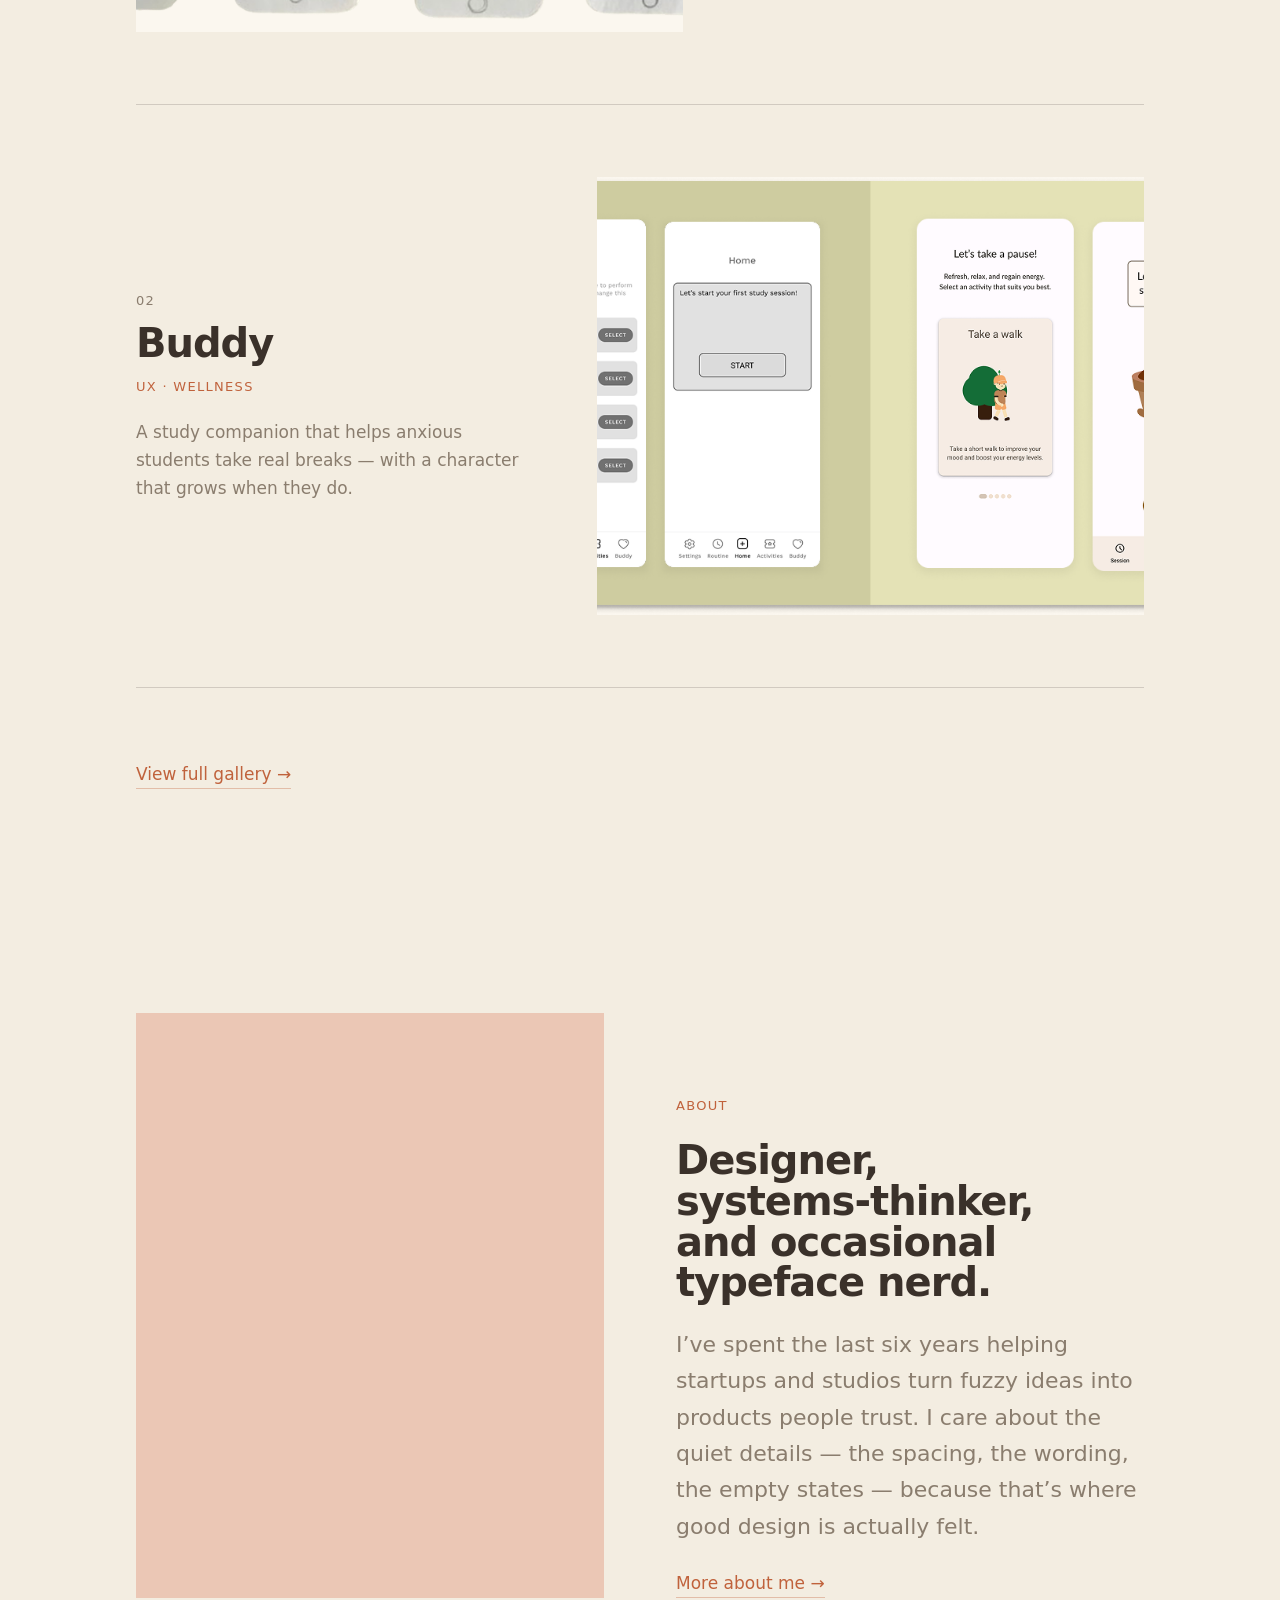
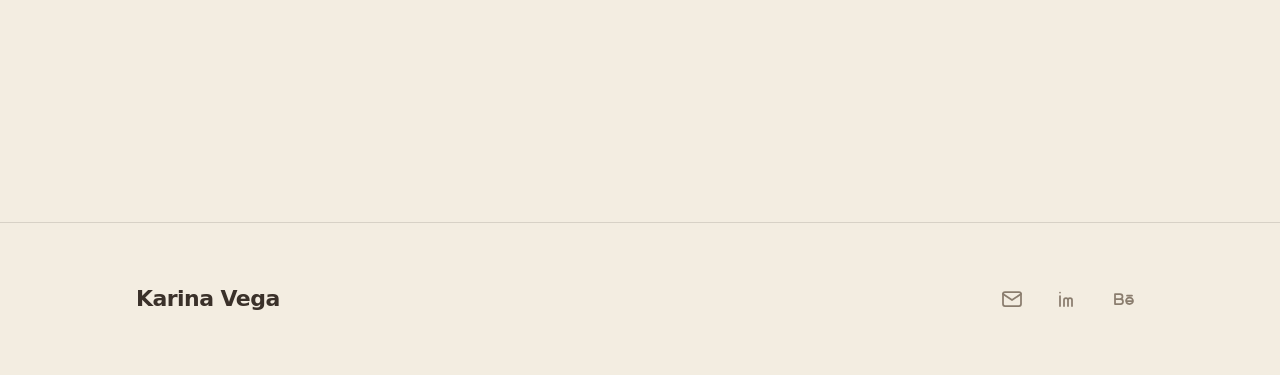
==== commit 5738c9f3: "add project data" ====
--- a/index.html
+++ b/index.html
@@ -28,8 +28,8 @@
         <p class="hero__eyebrow">UI/UX Designer</p>
         <h1 class="hero__title">Interfaces with a point of view.</h1>
         <p class="hero__tagline">
-          I design digital products in fintech and developer tools, and sweat the
-          parts most teams rush past — the flows, the wording, the edge cases.
+          I design digital products with care for the people who use them —
+          sweating the flows, the wording, and the edge cases most teams rush past.
         </p>
         <a class="btn hero__cta" href="#work" data-scroll>See my work</a>
         <p class="status hero__status"><span class="status__dot" aria-hidden="true"></span>Available for select work &middot; 2026</p>
@@ -45,40 +45,27 @@
 
         <div class="work-list">
           <a class="work-row" href="case-study-1.html">
-            <div class="block block--accent work-row__media" role="img" aria-label="Atlas Banking App preview"></div>
+            <img class="work-row__media" src="assets/img/aldi/app-concept.png" alt="Aldi in-store shopping app concept sketches" loading="lazy" />
             <div class="work-row__content">
               <span class="work-row__index">01</span>
-              <h3 class="work-row__title">Atlas Banking App</h3>
-              <span class="work-row__tag">Product Design</span>
+              <h3 class="work-row__title">Aldi In-Store Shopping App</h3>
+              <span class="work-row__tag">UX &middot; Concept</span>
               <p class="work-row__desc">
-                A ground-up redesign of a mobile banking flow that cut
-                time-to-transfer in half.
+                A concept app that makes in-person grocery shopping faster and
+                calmer — for shoppers who&rsquo;d rather stay offline.
               </p>
             </div>
           </a>
 
           <a class="work-row" href="case-study-2.html">
-            <div class="block block--soft work-row__media" role="img" aria-label="Marigold System preview"></div>
+            <img class="work-row__media" src="assets/img/buddy/before-after.png" alt="Buddy study-break app screens" loading="lazy" />
             <div class="work-row__content">
               <span class="work-row__index">02</span>
-              <h3 class="work-row__title">Marigold System</h3>
-              <span class="work-row__tag">Design System</span>
+              <h3 class="work-row__title">Buddy</h3>
+              <span class="work-row__tag">UX &middot; Wellness</span>
               <p class="work-row__desc">
-                A flexible component library and token set now shared across six
-                product teams.
-              </p>
-            </div>
-          </a>
-
-          <a class="work-row" href="case-study-3.html">
-            <div class="block block--ink work-row__media" role="img" aria-label="Field Notes Studio preview"></div>
-            <div class="work-row__content">
-              <span class="work-row__index">03</span>
-              <h3 class="work-row__title">Field Notes Studio</h3>
-              <span class="work-row__tag">Brand &amp; Web</span>
-              <p class="work-row__desc">
-                Identity and a marketing site for a creative studio, built to
-                feel handmade at scale.
+                A study companion that helps anxious students take real breaks —
+                with a character that grows when they do.
               </p>
             </div>
           </a>
--- a/assets/css/main.css
+++ b/assets/css/main.css
@@ -410,7 +410,7 @@
   display: flex;
   flex-direction: column;
   gap: var(--space-4);
-  max-width: var(--hero-measure);
+  max-width: 52ch;
   margin-bottom: var(--space-10);
 }
 
@@ -828,6 +828,53 @@
 }
 
 /* =========================================================
+   Real imagery
+   ========================================================= */
+
+/* Thumbnails (work index + gallery) crop to fill their frame. */
+img.work-row__media,
+img.gallery__media {
+  width: 100%;
+  object-fit: cover;
+  background-color: var(--color-surface);
+}
+
+/* Case-study figures show an artifact in full on a surface "mat". */
+.figure {
+  margin-block: var(--space-9);
+}
+
+.figure__mat {
+  padding: var(--space-6);
+  background-color: var(--color-surface);
+  border: var(--border-width) solid
+    color-mix(in oklab, var(--color-text-primary) 12%, transparent);
+}
+
+.figure__mat img {
+  width: 100%;
+  height: auto;
+}
+
+.figure figcaption {
+  margin-top: var(--space-3);
+  font-family: var(--font-mono);
+  font-size: var(--text-sm);
+  color: var(--color-text-secondary);
+}
+
+.figure-pair {
+  display: grid;
+  grid-template-columns: 1fr 1fr;
+  gap: var(--space-5);
+  margin-block: var(--space-9);
+}
+
+.figure-pair .figure {
+  margin-block: 0;
+}
+
+/* =========================================================
    404.html
    ========================================================= */
 
@@ -877,7 +924,8 @@
     gap: var(--space-5);
   }
 
-  .media-pair {
+  .media-pair,
+  .figure-pair {
     grid-template-columns: 1fr;
   }
 
